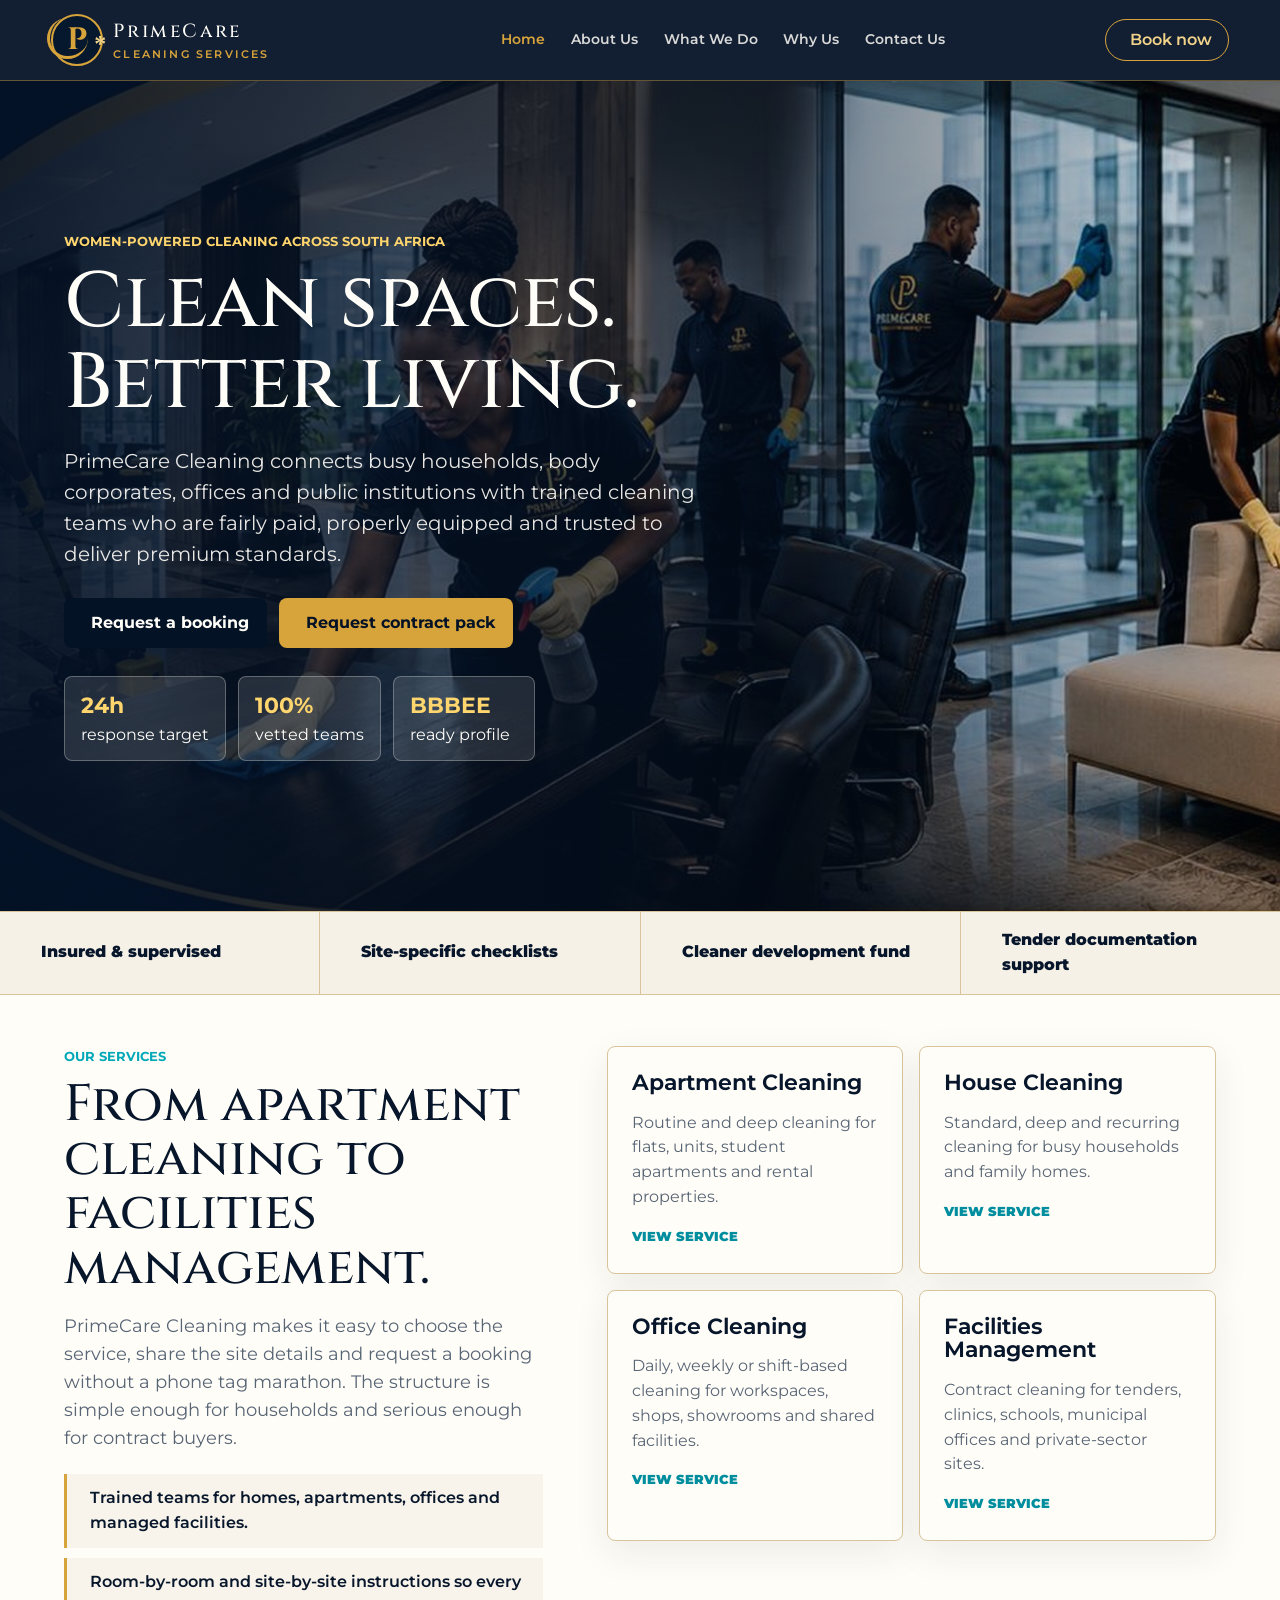
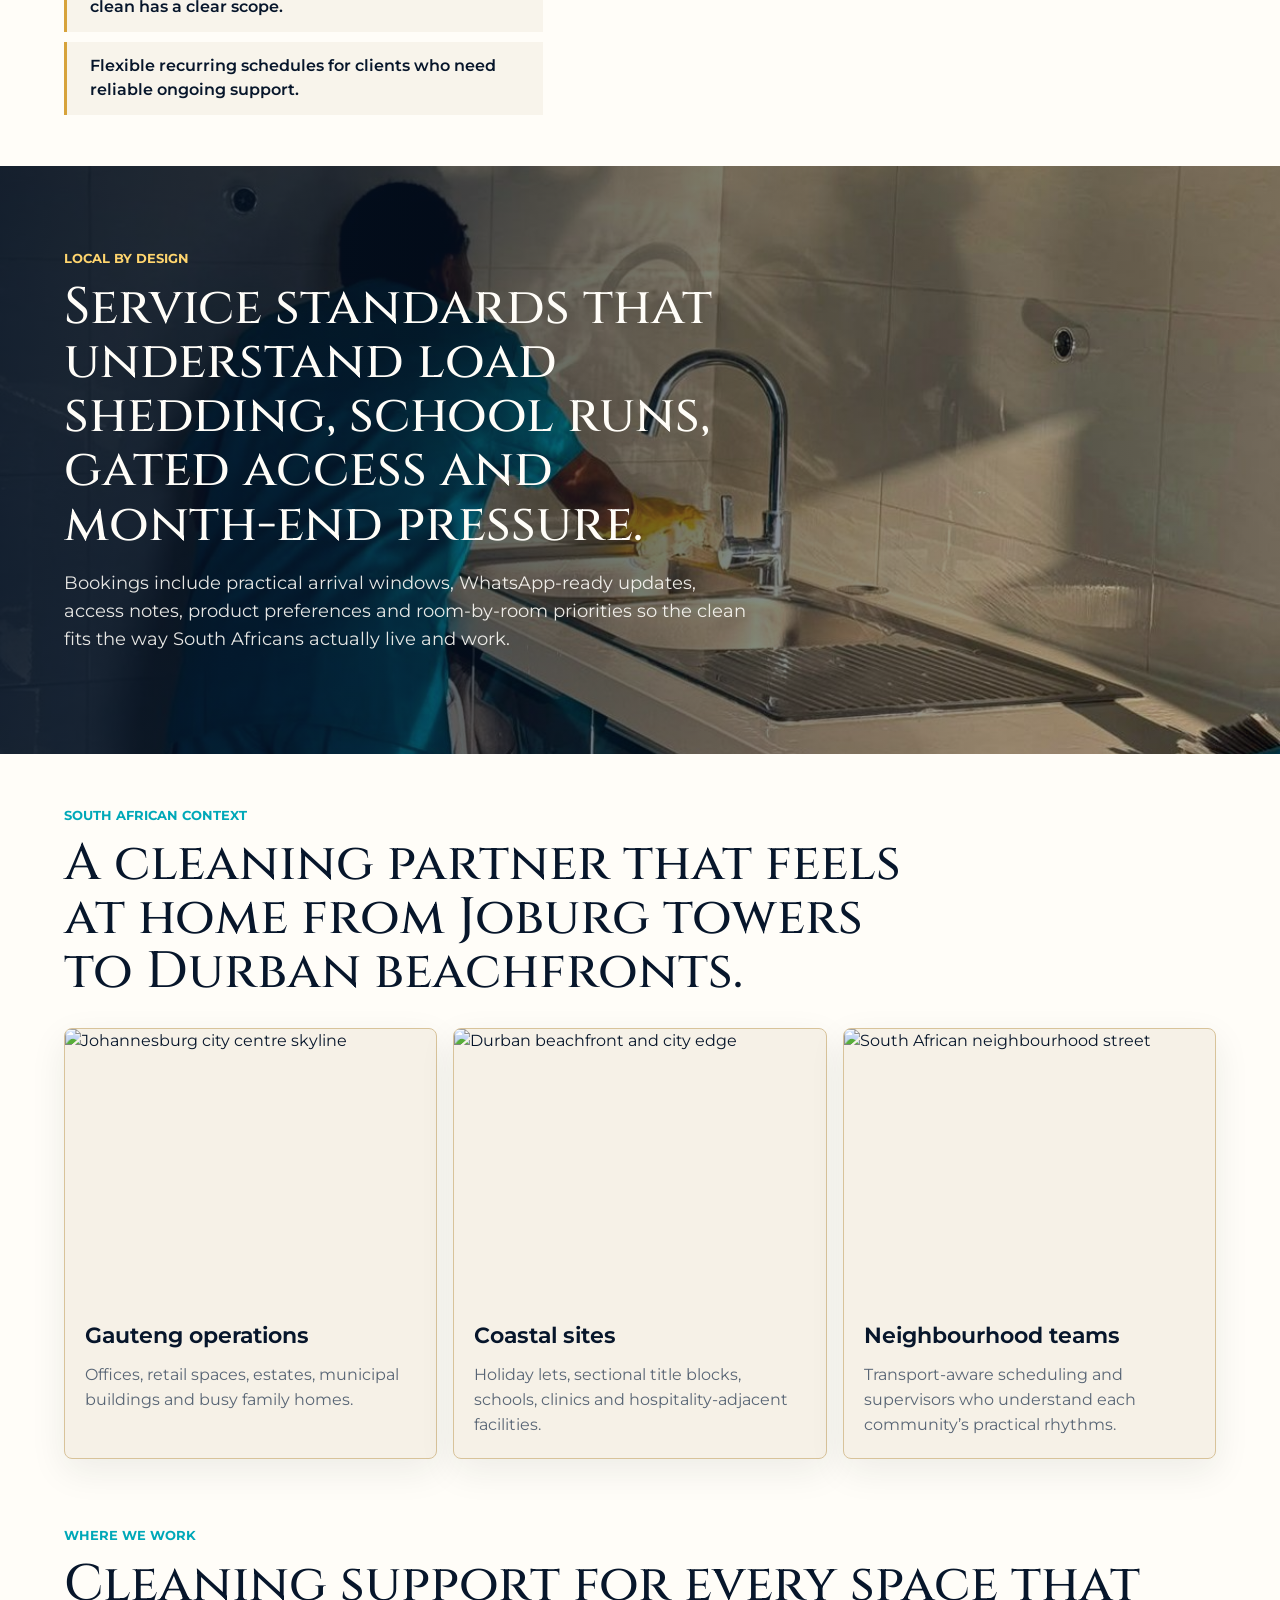
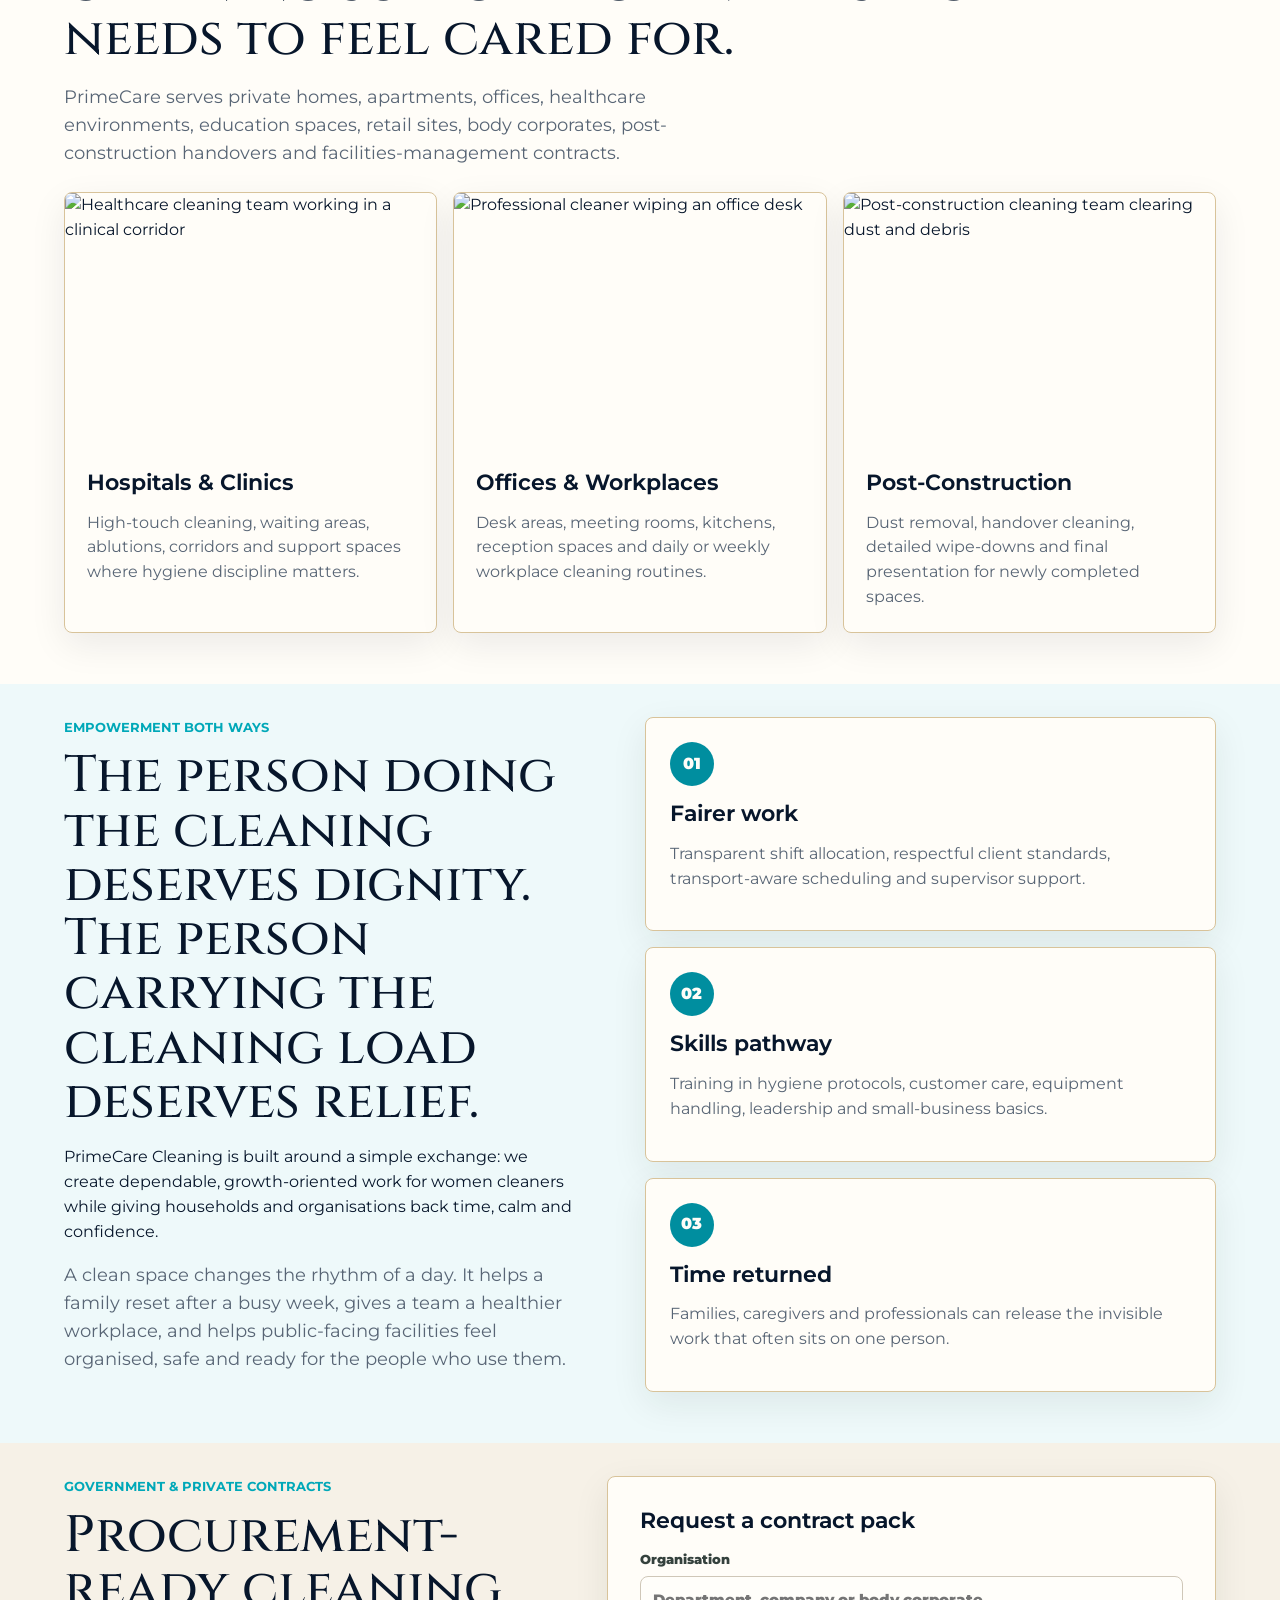
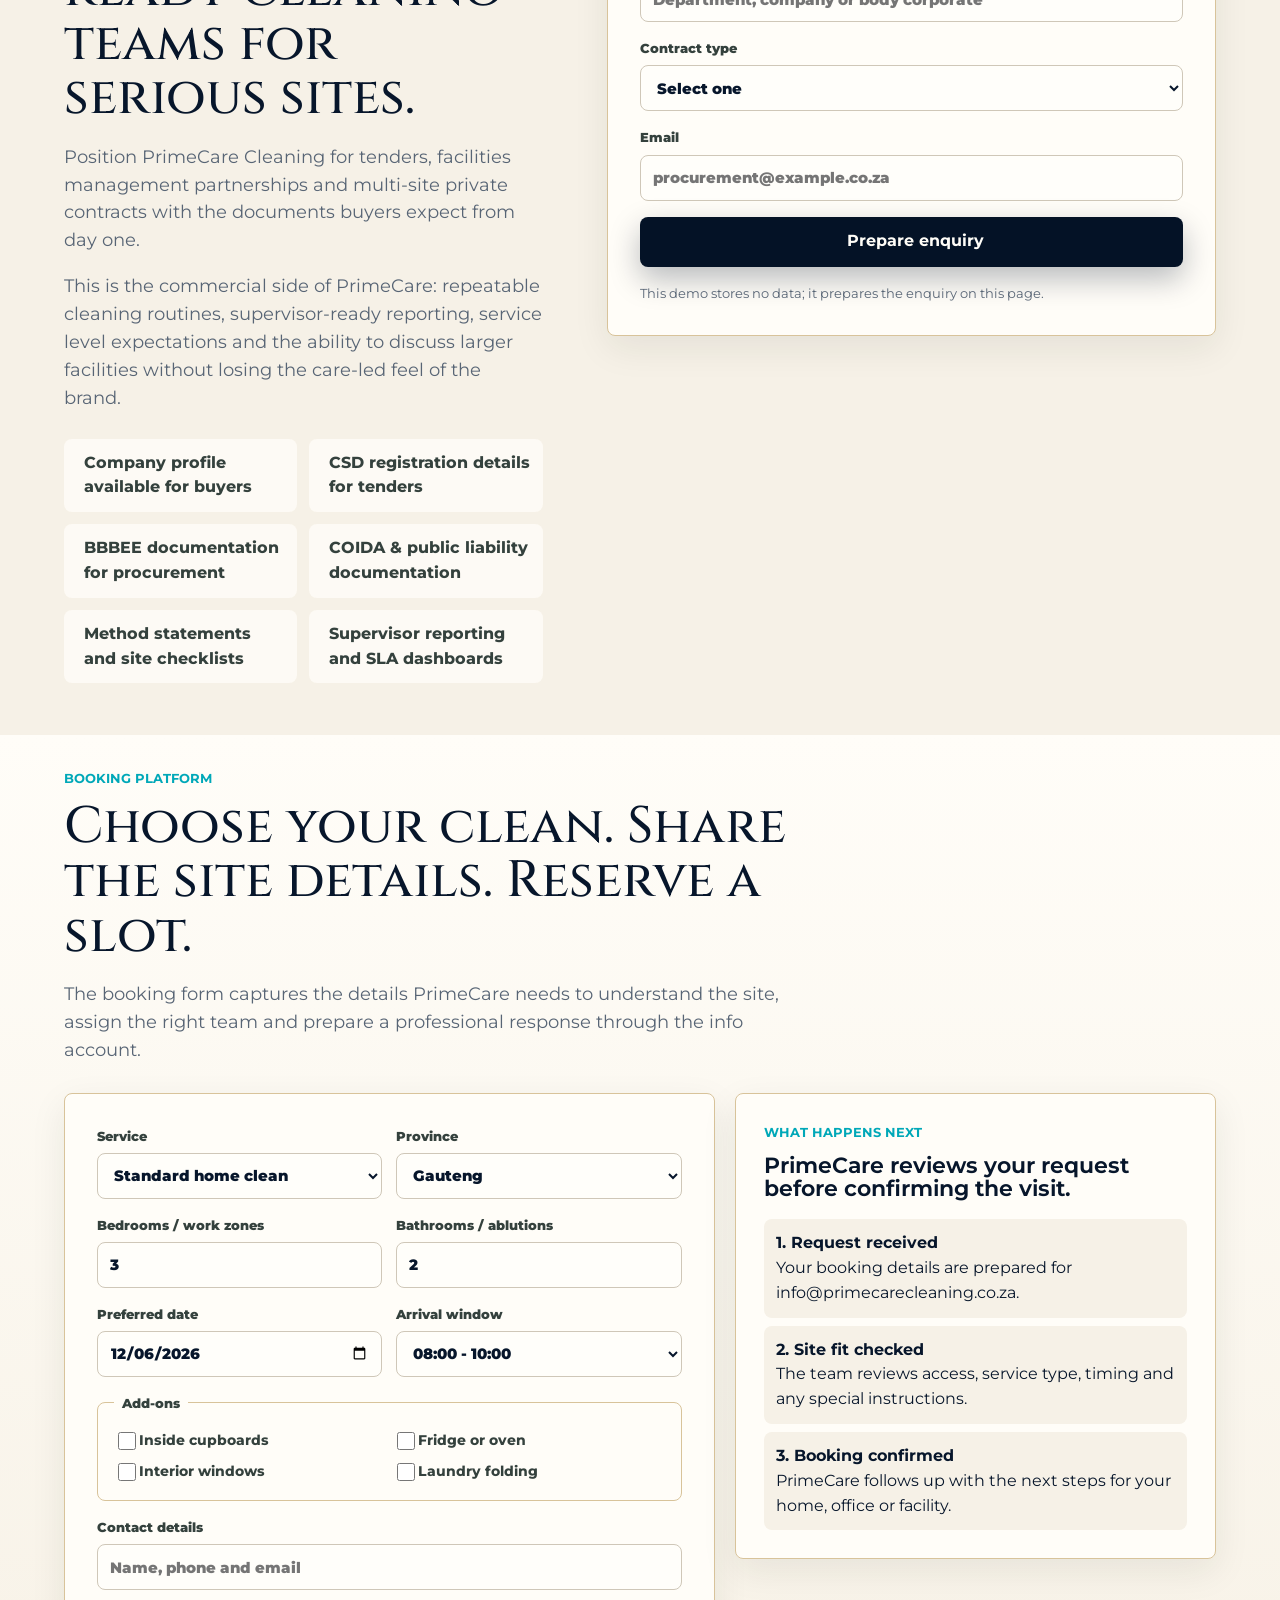
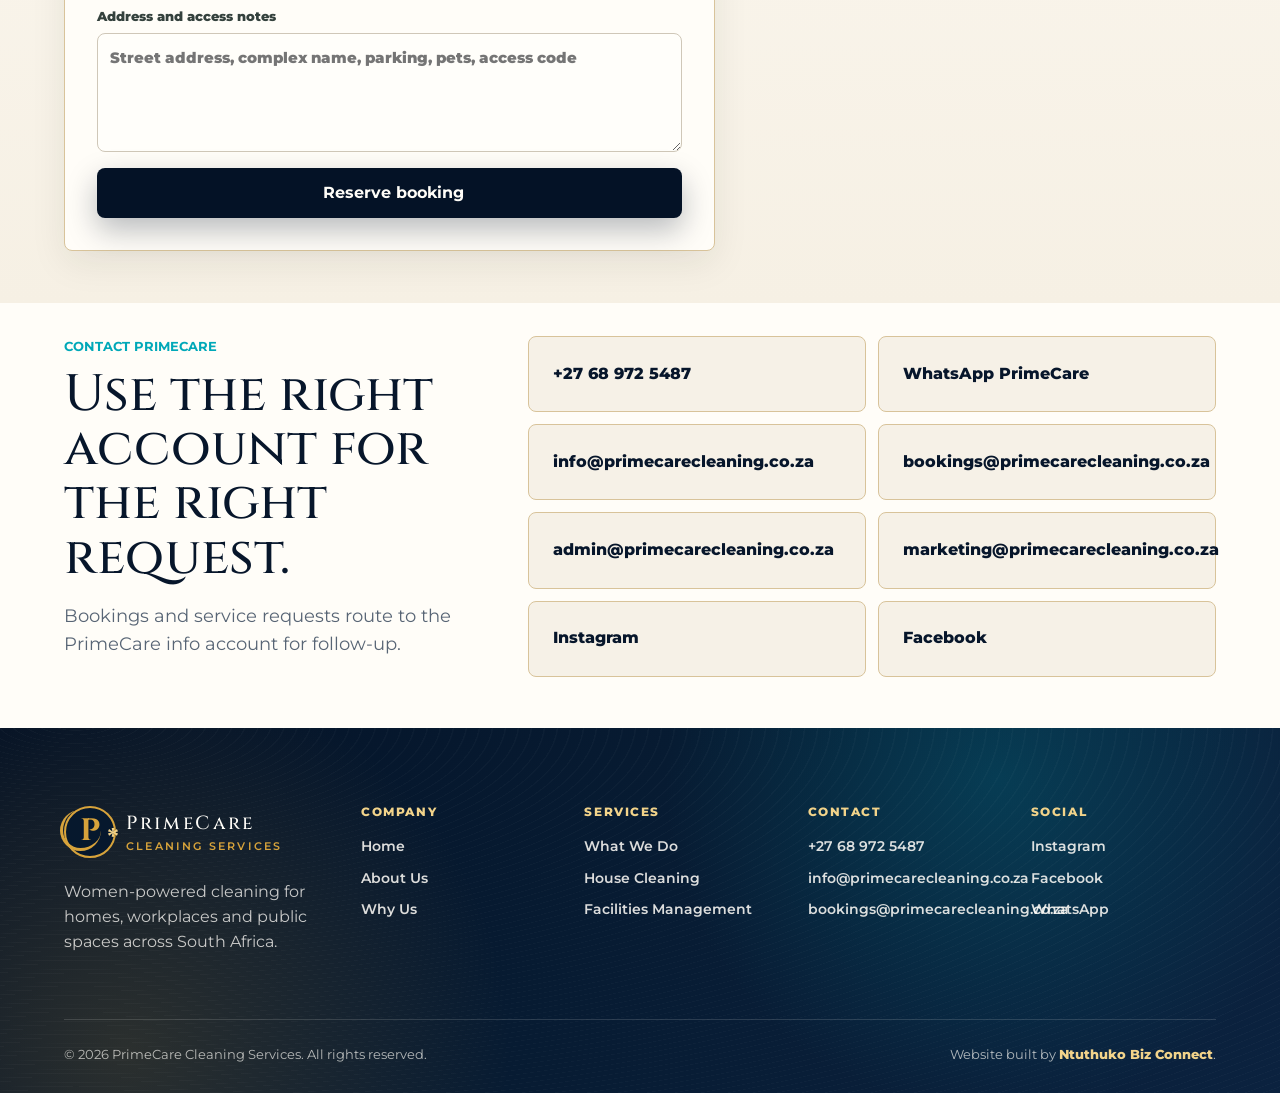
==== index.html @ a448eb04 "Initial PrimeCare Cleaning website" ====
<!doctype html>
<html lang="en">
  <head>
    <meta charset="UTF-8" />
    <meta name="viewport" content="width=device-width, initial-scale=1.0" />
    <title>PrimeCare Cleaning | primecarecleaning.co.za</title>
    <meta
      name="description"
      content="PrimeCare Cleaning is a South African cleaning company empowering women, homes, offices, government facilities and private-sector contracts."
    />
    <link rel="preconnect" href="https://unpkg.com" />
    <link rel="stylesheet" href="styles.css" />
  </head>
  <body>
    <header class="site-header">
      <a class="brand" href="index.html" aria-label="PrimeCare Cleaning home">
        <span class="brand-mark">P</span>
        <span>
          <strong>PrimeCare</strong>
          <small>Cleaning Services</small>
        </span>
      </a>
      <nav class="main-nav" aria-label="Primary navigation">
        <a class="nav-active" href="index.html">Home</a>
        <a href="about-us.html">About Us</a>
        <a href="what-we-do.html">What We Do</a>
        <a href="why-us.html">Why Us</a>
        <a href="contact-us.html">Contact Us</a>
      </nav>
      <a class="header-action" href="contact-us.html#booking"><i data-lucide="calendar-check"></i><span>Book now</span></a>
    </header>

    <main id="top">
      <section class="hero">
        <div class="hero-media" aria-hidden="true">
          <img
            src="assets/hero-cleaning-team.jpg"
            alt=""
          />
        </div>
        <div class="hero-overlay"></div>
        <div class="hero-content">
          <p class="eyebrow">Women-powered cleaning across South Africa</p>
          <h1>Clean spaces. Better living.</h1>
          <p>
            PrimeCare Cleaning connects busy households, body corporates, offices and public institutions with trained
            cleaning teams who are fairly paid, properly equipped and trusted to deliver premium standards.
          </p>
          <div class="hero-actions">
            <a class="btn primary" href="contact-us.html#booking"><i data-lucide="sparkles"></i><span>Request a booking</span></a>
            <a class="btn secondary" href="why-us.html#contracts"><i data-lucide="briefcase-business"></i><span>Request contract pack</span></a>
          </div>
          <div class="hero-stats" aria-label="Company highlights">
            <span><strong>24h</strong> response target</span>
            <span><strong>100%</strong> vetted teams</span>
            <span><strong>BBBEE</strong> ready profile</span>
          </div>
        </div>
      </section>

      <section class="trust-strip" aria-label="Trust highlights">
        <span><i data-lucide="shield-check"></i> Insured & supervised</span>
        <span><i data-lucide="badge-check"></i> Site-specific checklists</span>
        <span><i data-lucide="hand-heart"></i> Cleaner development fund</span>
        <span><i data-lucide="file-check-2"></i> Tender documentation support</span>
      </section>

      <section class="section split" id="services">
        <div>
          <p class="eyebrow">Our services</p>
          <h2>From apartment cleaning to facilities management.</h2>
          <p class="section-lead">
            PrimeCare Cleaning makes it easy to choose the service, share the site details and request a booking without a phone tag marathon.
            The structure is simple enough for households and serious enough for contract buyers.
          </p>
          <div class="copy-list">
            <span><i data-lucide="check"></i> Trained teams for homes, apartments, offices and managed facilities.</span>
            <span><i data-lucide="check"></i> Room-by-room and site-by-site instructions so every clean has a clear scope.</span>
            <span><i data-lucide="check"></i> Flexible recurring schedules for clients who need reliable ongoing support.</span>
          </div>
        </div>
        <div class="service-grid">
          <article>
            <i data-lucide="building"></i>
            <h3>Apartment Cleaning</h3>
            <p>Routine and deep cleaning for flats, units, student apartments and rental properties.</p>
          </article>
          <article>
            <i data-lucide="home"></i>
            <h3>House Cleaning</h3>
            <p>Standard, deep and recurring cleaning for busy households and family homes.</p>
          </article>
          <article>
            <i data-lucide="building-2"></i>
            <h3>Office Cleaning</h3>
            <p>Daily, weekly or shift-based cleaning for workspaces, shops, showrooms and shared facilities.</p>
          </article>
          <article>
            <i data-lucide="landmark"></i>
            <h3>Facilities Management</h3>
            <p>Contract cleaning for tenders, clinics, schools, municipal offices and private-sector sites.</p>
          </article>
        </div>
      </section>

      <section class="image-band">
        <img
          src="assets/service-kitchen-detail.jpg"
          alt="PrimeCare cleaner detailing a bright kitchen surface"
        />
        <div>
          <p class="eyebrow">Local by design</p>
          <h2>Service standards that understand load shedding, school runs, gated access and month-end pressure.</h2>
          <p>
            Bookings include practical arrival windows, WhatsApp-ready updates, access notes, product preferences and
            room-by-room priorities so the clean fits the way South Africans actually live and work.
          </p>
        </div>
      </section>

      <section class="section footprint" aria-labelledby="footprint-title">
        <div class="footprint-heading">
          <p class="eyebrow">South African context</p>
          <h2 id="footprint-title">A cleaning partner that feels at home from Joburg towers to Durban beachfronts.</h2>
        </div>
        <div class="footprint-grid">
          <article>
            <img
              src="https://images.unsplash.com/photo-1577948000111-9c970dfe3743?auto=format&fit=crop&w=1200&q=80"
              alt="Johannesburg city centre skyline"
            />
            <div>
              <h3>Gauteng operations</h3>
              <p>Offices, retail spaces, estates, municipal buildings and busy family homes.</p>
            </div>
          </article>
          <article>
            <img
              src="https://images.unsplash.com/photo-1675277064786-54a171a89a58?auto=format&fit=crop&w=1200&q=80"
              alt="Durban beachfront and city edge"
            />
            <div>
              <h3>Coastal sites</h3>
              <p>Holiday lets, sectional title blocks, schools, clinics and hospitality-adjacent facilities.</p>
            </div>
          </article>
          <article>
            <img
              src="https://images.unsplash.com/photo-1529528070131-eda9f3e90919?auto=format&fit=crop&w=1200&q=80"
              alt="South African neighbourhood street"
            />
            <div>
              <h3>Neighbourhood teams</h3>
              <p>Transport-aware scheduling and supervisors who understand each community’s practical rhythms.</p>
            </div>
          </article>
        </div>
      </section>

      <section class="section">
        <p class="eyebrow">Where we work</p>
        <h2>Cleaning support for every space that needs to feel cared for.</h2>
        <p class="section-lead">
          PrimeCare serves private homes, apartments, offices, healthcare environments, education spaces, retail sites,
          body corporates, post-construction handovers and facilities-management contracts.
        </p>
        <div class="sector-grid">
          <article class="sector-card">
            <img src="https://nsdreinigungsdiensteonline.de/images/services/hospital-cleaning.jpg" alt="Healthcare cleaning team working in a clinical corridor" />
            <div>
              <h3>Hospitals & Clinics</h3>
              <p>High-touch cleaning, waiting areas, ablutions, corridors and support spaces where hygiene discipline matters.</p>
            </div>
          </article>
          <article class="sector-card">
            <img src="https://content.app-sources.com/s/34724871351514405/uploads/Images/office_cleaning_service_near_me-5228029.jpg?format=webp" alt="Professional cleaner wiping an office desk" />
            <div>
              <h3>Offices & Workplaces</h3>
              <p>Desk areas, meeting rooms, kitchens, reception spaces and daily or weekly workplace cleaning routines.</p>
            </div>
          </article>
          <article class="sector-card">
            <img src="https://www.freshcarecleaning.com/img/construction_cleanup.png" alt="Post-construction cleaning team clearing dust and debris" />
            <div>
              <h3>Post-Construction</h3>
              <p>Dust removal, handover cleaning, detailed wipe-downs and final presentation for newly completed spaces.</p>
            </div>
          </article>
        </div>
      </section>

      <section class="section empowerment" id="empowerment">
        <div class="empowerment-copy">
          <p class="eyebrow">Empowerment both ways</p>
          <h2>The person doing the cleaning deserves dignity. The person carrying the cleaning load deserves relief.</h2>
          <p>
            PrimeCare Cleaning is built around a simple exchange: we create dependable, growth-oriented work for women
            cleaners while giving households and organisations back time, calm and confidence.
          </p>
          <p>
            A clean space changes the rhythm of a day. It helps a family reset after a busy week, gives a team a healthier
            workplace, and helps public-facing facilities feel organised, safe and ready for the people who use them.
          </p>
        </div>
        <div class="pillar-grid">
          <article>
            <span>01</span>
            <h3>Fairer work</h3>
            <p>Transparent shift allocation, respectful client standards, transport-aware scheduling and supervisor support.</p>
          </article>
          <article>
            <span>02</span>
            <h3>Skills pathway</h3>
            <p>Training in hygiene protocols, customer care, equipment handling, leadership and small-business basics.</p>
          </article>
          <article>
            <span>03</span>
            <h3>Time returned</h3>
            <p>Families, caregivers and professionals can release the invisible work that often sits on one person.</p>
          </article>
        </div>
      </section>

      <section class="section contracts" id="contracts">
        <div>
          <p class="eyebrow">Government & private contracts</p>
          <h2>Procurement-ready cleaning teams for serious sites.</h2>
          <p class="section-lead">
            Position PrimeCare Cleaning for tenders, facilities management partnerships and multi-site private contracts
            with the documents buyers expect from day one.
          </p>
          <p class="section-lead">
            This is the commercial side of PrimeCare: repeatable cleaning routines, supervisor-ready reporting, service
            level expectations and the ability to discuss larger facilities without losing the care-led feel of the brand.
          </p>
          <div class="contract-list">
            <span><i data-lucide="check"></i> Company profile available for buyers</span>
            <span><i data-lucide="check"></i> CSD registration details for tenders</span>
            <span><i data-lucide="check"></i> BBBEE documentation for procurement</span>
            <span><i data-lucide="check"></i> COIDA & public liability documentation</span>
            <span><i data-lucide="check"></i> Method statements and site checklists</span>
            <span><i data-lucide="check"></i> Supervisor reporting and SLA dashboards</span>
          </div>
        </div>
        <form class="contract-form" id="contractForm">
          <h3>Request a contract pack</h3>
          <label>
            Organisation
            <input name="organisation" type="text" placeholder="Department, company or body corporate" required />
          </label>
          <label>
            Contract type
            <select name="contractType" required>
              <option value="">Select one</option>
              <option>Government tender</option>
              <option>Office cleaning contract</option>
              <option>School or clinic facility</option>
              <option>Estate or body corporate</option>
              <option>Facilities management partnership</option>
            </select>
          </label>
          <label>
            Email
            <input name="email" type="email" placeholder="procurement@example.co.za" required />
          </label>
          <button class="btn primary" type="submit"><i data-lucide="send"></i><span>Prepare enquiry</span></button>
          <p class="form-note" id="contractNote">This demo stores no data; it prepares the enquiry on this page.</p>
        </form>
      </section>

      <section class="section booking-section" id="booking">
        <div class="booking-intro">
          <p class="eyebrow">Booking platform</p>
          <h2>Choose your clean. Share the site details. Reserve a slot.</h2>
          <p>
            The booking form captures the details PrimeCare needs to understand the site, assign the right team and
            prepare a professional response through the info account.
          </p>
        </div>

        <div class="booking-layout">
          <form class="booking-form" id="bookingForm">
            <div class="form-row">
              <label>
                Service
                <select id="service" required>
                  <option value="standard">Standard home clean</option>
                  <option value="deep">Deep clean</option>
                  <option value="move">Move-in / move-out</option>
                  <option value="office">Office / commercial</option>
                </select>
              </label>
              <label>
                Province
                <select id="province" required>
                  <option>Gauteng</option>
                  <option>Western Cape</option>
                  <option>KwaZulu-Natal</option>
                  <option>Eastern Cape</option>
                  <option>Free State</option>
                  <option>Limpopo</option>
                  <option>Mpumalanga</option>
                  <option>North West</option>
                  <option>Northern Cape</option>
                </select>
              </label>
            </div>
            <div class="form-row">
              <label>
                Bedrooms / work zones
                <input id="rooms" type="number" min="1" max="20" value="3" required />
              </label>
              <label>
                Bathrooms / ablutions
                <input id="bathrooms" type="number" min="1" max="20" value="2" required />
              </label>
            </div>
            <div class="form-row">
              <label>
                Preferred date
                <input id="date" type="date" required />
              </label>
              <label>
                Arrival window
                <select id="window" required>
                  <option>08:00 - 10:00</option>
                  <option>10:00 - 12:00</option>
                  <option>12:00 - 14:00</option>
                  <option>14:00 - 16:00</option>
                </select>
              </label>
            </div>
            <fieldset>
              <legend>Add-ons</legend>
              <label class="check"><input type="checkbox" value="insideCupboards" /> Inside cupboards</label>
              <label class="check"><input type="checkbox" value="fridgeOven" /> Fridge or oven</label>
              <label class="check"><input type="checkbox" value="windows" /> Interior windows</label>
              <label class="check"><input type="checkbox" value="laundry" /> Laundry folding</label>
            </fieldset>
            <label>
              Contact details
              <input id="contact" type="text" placeholder="Name, phone and email" required />
            </label>
            <label>
              Address and access notes
              <textarea id="notes" rows="4" placeholder="Street address, complex name, parking, pets, access code"></textarea>
            </label>
            <button class="btn primary wide" type="submit"><i data-lucide="calendar-plus"></i><span>Reserve booking</span></button>
          </form>

          <aside class="response-panel" aria-live="polite">
            <p class="eyebrow">What happens next</p>
            <h3>PrimeCare reviews your request before confirming the visit.</h3>
            <div class="response-breakdown">
              <div><strong>1. Request received</strong><br>Your booking details are prepared for info@primecarecleaning.co.za.</div>
              <div><strong>2. Site fit checked</strong><br>The team reviews access, service type, timing and any special instructions.</div>
              <div><strong>3. Booking confirmed</strong><br>PrimeCare follows up with the next steps for your home, office or facility.</div>
            </div>
            <div class="confirmation" id="confirmation" hidden></div>
          </aside>
        </div>
      </section>

      <section class="section contact-section">
        <div>
          <p class="eyebrow">Contact PrimeCare</p>
          <h2>Use the right account for the right request.</h2>
          <p class="section-lead">Bookings and service requests route to the PrimeCare info account for follow-up.</p>
        </div>
        <div class="contact-grid">
          <a href="tel:+27689725487"><i data-lucide="phone"></i><span>+27 68 972 5487</span></a>
          <a href="https://wa.me/27689725487"><i data-lucide="message-circle"></i><span>WhatsApp PrimeCare</span></a>
          <a href="mailto:info@primecarecleaning.co.za"><i data-lucide="mail"></i><span>info@primecarecleaning.co.za</span></a>
          <a href="mailto:bookings@primecarecleaning.co.za"><i data-lucide="calendar-check"></i><span>bookings@primecarecleaning.co.za</span></a>
          <a href="mailto:admin@primecarecleaning.co.za"><i data-lucide="shield-check"></i><span>admin@primecarecleaning.co.za</span></a>
          <a href="mailto:marketing@primecarecleaning.co.za"><i data-lucide="megaphone"></i><span>marketing@primecarecleaning.co.za</span></a>
          <a href="https://www.instagram.com/primecare.cleaning.services?igsh=bGF3bnBhMnJ3djl4&amp;utm_source=qr"><i data-lucide="instagram"></i><span>Instagram</span></a>
          <a href="https://www.facebook.com/share/1HNAZoN3Nr/?mibextid=wwXIfr"><i data-lucide="facebook"></i><span>Facebook</span></a>
        </div>
      </section>
    </main>

    <footer class="site-footer">
      <div class="footer-inner">
        <div class="footer-top">
          <div class="footer-brand">
            <a class="brand footer-logo" href="index.html" aria-label="PrimeCare Cleaning home">
              <span class="brand-mark">P</span>
              <span>
                <strong>PrimeCare</strong>
                <small>Cleaning Services</small>
              </span>
            </a>
            <p>Women-powered cleaning for homes, workplaces and public spaces across South Africa.</p>
          </div>
          <div class="footer-col">
            <h3>Company</h3>
            <a href="index.html">Home</a>
            <a href="about-us.html">About Us</a>
            <a href="why-us.html">Why Us</a>
          </div>
          <div class="footer-col">
            <h3>Services</h3>
            <a href="what-we-do.html">What We Do</a>
            <a href="what-we-do.html">House Cleaning</a>
            <a href="what-we-do.html">Facilities Management</a>
          </div>
          <div class="footer-col">
            <h3>Contact</h3>
            <a href="tel:+27689725487">+27 68 972 5487</a>
            <a href="mailto:info@primecarecleaning.co.za">info@primecarecleaning.co.za</a>
            <a href="mailto:bookings@primecarecleaning.co.za">bookings@primecarecleaning.co.za</a>
          </div>
          <div class="footer-col">
            <h3>Social</h3>
            <a href="https://www.instagram.com/primecare.cleaning.services?igsh=bGF3bnBhMnJ3djl4&amp;utm_source=qr" target="_blank" rel="noopener">Instagram</a>
            <a href="https://www.facebook.com/share/1HNAZoN3Nr/?mibextid=wwXIfr" target="_blank" rel="noopener">Facebook</a>
            <a href="https://wa.me/27689725487" target="_blank" rel="noopener">WhatsApp</a>
          </div>
        </div>
        <div class="footer-bottom">
          <span>&copy; 2026 PrimeCare Cleaning Services. All rights reserved.</span>
          <span>Website built by <a href="https://www.ntuthukobiz.co.za/" target="_blank" rel="noopener">Ntuthuko Biz Connect</a>.</span>
        </div>
      </div>
    </footer>

    <script src="https://unpkg.com/lucide@latest/dist/umd/lucide.min.js"></script>
    <script src="script.js"></script>
  </body>
</html>
---- styles.css ----
@import url("https://fonts.googleapis.com/css2?family=Cinzel:wght@400;500;600;700&family=Montserrat:wght@400;500;600;700;800&display=swap");

:root {
  --ink: #07162b;
  --muted: #586575;
  --white: #fffdf8;
  --paper: #f6f1e7;
  --line: #d8c39a;
  --green: #0b223f;
  --green-dark: #041226;
  --gold: #d7a33b;
  --gold-soft: #f2d38a;
  --coral: #00a8b8;
  --blue: #008e9f;
  --shadow: 0 24px 70px rgba(4, 18, 38, 0.18);
}

* {
  box-sizing: border-box;
}

html {
  scroll-behavior: smooth;
}

body {
  margin: 0;
  color: var(--ink);
  background: var(--white);
  font-family: "Montserrat", Arial, Helvetica, ui-sans-serif, system-ui, sans-serif;
  line-height: 1.55;
}

a {
  color: inherit;
  text-decoration: none;
}

img {
  display: block;
  max-width: 100%;
}

.site-header {
  position: sticky;
  top: 0;
  z-index: 20;
  display: flex;
  align-items: center;
  justify-content: space-between;
  gap: 20px;
  padding: 14px clamp(18px, 4vw, 56px);
  background: rgba(4, 18, 38, 0.94);
  border-bottom: 1px solid rgba(215, 163, 59, 0.42);
  backdrop-filter: blur(18px);
}

.brand,
.header-action,
.btn,
.trust-strip span,
.contact-grid a,
.contact-grid > span {
  display: inline-flex;
  align-items: center;
}

.brand {
  gap: 10px;
  min-width: 290px;
  color: var(--white);
}

.brand-mark {
  position: relative;
  display: grid;
  place-items: center;
  width: 52px;
  height: 52px;
  border-radius: 50%;
  color: var(--gold);
  border: 2px solid var(--gold);
  background: #06182d;
  font-family: "Cinzel", Georgia, serif;
  font-size: 31px;
  font-weight: 700;
  line-height: 1;
}

.brand-mark::before {
  content: "";
  position: absolute;
  left: -6px;
  bottom: 5px;
  width: 38px;
  height: 38px;
  border-bottom: 3px solid var(--gold);
  border-left: 3px solid var(--gold);
  border-radius: 50%;
}

.brand-mark::after {
  content: "*";
  position: absolute;
  right: -5px;
  bottom: 9px;
  color: var(--gold-soft);
  font-family: Georgia, serif;
  font-size: 24px;
  line-height: 1;
}

.brand strong,
.brand small {
  display: block;
}

.brand strong {
  font-family: "Cinzel", Georgia, serif;
  font-size: 19px;
  font-weight: 500;
  letter-spacing: 0.14em;
}

.brand small {
  color: var(--gold);
  font-size: 11px;
  font-weight: 600;
  letter-spacing: 0.2em;
  text-transform: uppercase;
}

.main-nav {
  display: flex;
  align-items: center;
  gap: clamp(12px, 2vw, 28px);
  color: rgba(255, 253, 248, 0.84);
  font-size: 14px;
  font-weight: 600;
}

.main-nav a:hover {
  color: var(--gold);
}

.header-action {
  gap: 8px;
  min-height: 42px;
  padding: 0 16px;
  border: 1px solid var(--gold);
  border-radius: 999px;
  color: var(--gold-soft);
  font-weight: 600;
}

.header-action svg,
.btn svg,
.trust-strip svg,
.contact-grid svg,
.contract-list svg {
  width: 18px;
  height: 18px;
  flex: 0 0 18px;
}

.hero {
  position: relative;
  display: grid;
  min-height: calc(100svh - 70px);
  overflow: hidden;
}

.hero-media,
.hero-overlay {
  position: absolute;
  inset: 0;
}

.hero-media img {
  width: 100%;
  height: 100%;
  object-fit: cover;
}

.hero-overlay {
  background:
    linear-gradient(90deg, rgba(4, 18, 38, 0.92) 0%, rgba(4, 18, 38, 0.68) 46%, rgba(4, 18, 38, 0.14) 100%),
    linear-gradient(0deg, rgba(0, 0, 0, 0.2), transparent 42%);
}

.hero-content {
  position: relative;
  z-index: 1;
  width: min(780px, 100%);
  align-self: center;
  padding: clamp(46px, 8vw, 86px) clamp(20px, 5vw, 74px);
  color: var(--white);
}

.eyebrow {
  margin: 0 0 12px;
  color: var(--coral);
  font-size: 13px;
  font-weight: 700;
  letter-spacing: 0;
  text-transform: uppercase;
}

.hero .eyebrow,
.image-band .eyebrow {
  color: #ffd56e;
}

h1,
h2,
h3,
p {
  overflow-wrap: anywhere;
}

h1 {
  max-width: 760px;
  margin: 0;
  font-family: "Cinzel", Georgia, serif;
  font-size: clamp(42px, 7vw, 78px);
  font-weight: 500;
  line-height: 1.03;
  letter-spacing: 0;
}

h2 {
  margin: 0;
  font-family: "Cinzel", Georgia, serif;
  font-size: clamp(32px, 4vw, 56px);
  font-weight: 500;
  line-height: 1.06;
  letter-spacing: 0;
}

h3 {
  margin: 0;
  font-size: 22px;
  font-weight: 650;
  line-height: 1.08;
}

.hero-content > p:not(.eyebrow) {
  max-width: 650px;
  margin: 22px 0 0;
  color: rgba(255, 253, 248, 0.9);
  font-size: clamp(17px, 2vw, 20px);
}

.page-hero {
  display: grid;
  grid-template-columns: minmax(0, 0.95fr) minmax(0, 1.05fr);
  gap: clamp(30px, 5vw, 70px);
  align-items: center;
  padding: clamp(56px, 8vw, 112px) clamp(20px, 5vw, 74px);
  background: linear-gradient(135deg, #fffaf0 0%, #f3ead8 100%);
}

.page-hero .section-lead {
  font-size: clamp(18px, 2vw, 21px);
}

.page-hero img,
.feature-image {
  width: 100%;
  max-height: 520px;
  object-fit: cover;
  border-radius: 8px;
  box-shadow: var(--shadow);
}

.nav-active {
  color: var(--gold);
}

.hero-actions,
.hero-stats {
  display: flex;
  flex-wrap: wrap;
  gap: 12px;
  margin-top: 28px;
}

.btn {
  justify-content: center;
  gap: 9px;
  min-height: 50px;
  padding: 0 18px;
  border: 0;
  border-radius: 8px;
  cursor: pointer;
  font: inherit;
  font-weight: 700;
}

.btn.primary {
  color: var(--white);
  background: var(--green-dark);
  box-shadow: 0 12px 30px rgba(4, 18, 38, 0.28);
}

.btn.secondary {
  color: var(--green-dark);
  background: var(--gold);
}

.btn.wide {
  width: 100%;
}

.hero-stats span {
  min-width: 142px;
  padding: 12px 16px;
  border: 1px solid rgba(255, 253, 248, 0.28);
  border-radius: 8px;
  background: rgba(255, 253, 248, 0.12);
}

.hero-stats strong {
  display: block;
  font-size: 22px;
  color: #ffd56e;
}

.trust-strip {
  display: grid;
  grid-template-columns: repeat(4, 1fr);
  gap: 1px;
  background: var(--line);
  border-top: 1px solid var(--line);
  border-bottom: 1px solid var(--line);
}

.trust-strip span {
  gap: 9px;
  min-height: 78px;
  padding: 16px clamp(16px, 3vw, 32px);
  background: var(--paper);
  font-weight: 850;
}

.section {
  padding: clamp(38px, 5vw, 72px) clamp(20px, 5vw, 74px);
}

.section + .section {
  padding-top: clamp(22px, 3vw, 38px);
}

.split,
.contracts {
  display: grid;
  grid-template-columns: minmax(0, 0.88fr) minmax(0, 1.12fr);
  gap: clamp(30px, 5vw, 70px);
  align-items: start;
}

.section-lead {
  max-width: 620px;
  color: var(--muted);
  font-size: 18px;
}

.text-grid {
  display: grid;
  grid-template-columns: repeat(3, minmax(0, 1fr));
  gap: 16px;
}

.text-card {
  padding: 24px;
  border: 1px solid var(--line);
  border-radius: 8px;
  background: var(--white);
  box-shadow: 0 12px 36px rgba(25, 33, 31, 0.08);
}

.text-card p {
  color: var(--muted);
}

.cta-band {
  display: flex;
  flex-wrap: wrap;
  align-items: center;
  justify-content: space-between;
  gap: 20px;
  padding: clamp(34px, 5vw, 56px) clamp(20px, 5vw, 74px);
  color: var(--white);
  background: var(--green-dark);
}

.cta-band h2 {
  max-width: 760px;
}

.service-grid {
  display: grid;
  grid-template-columns: repeat(2, 1fr);
  gap: 16px;
}

.service-grid.expanded {
  grid-template-columns: repeat(3, minmax(0, 1fr));
}

.service-grid article,
.pillar-grid article,
.contract-form,
.booking-form,
.response-panel {
  border: 1px solid var(--line);
  border-radius: 8px;
  background: var(--white);
  box-shadow: 0 12px 36px rgba(25, 33, 31, 0.08);
}

.service-grid article,
.pillar-grid article {
  padding: 24px;
}

.service-grid article {
  position: relative;
}

.service-grid article::after {
  content: "View service";
  display: inline-block;
  margin-top: 16px;
  color: var(--blue);
  font-size: 13px;
  font-weight: 900;
  text-transform: uppercase;
}

.service-grid svg {
  width: 32px;
  height: 32px;
  margin-bottom: 18px;
  color: var(--green);
}

.service-grid p,
.pillar-grid p {
  margin-bottom: 0;
  color: var(--muted);
}

.services-overview {
  padding-bottom: clamp(16px, 2vw, 28px);
}

.equipment-rail {
  position: relative;
  display: flex;
  align-items: center;
  min-height: clamp(150px, 15vw, 220px);
  overflow: hidden;
  color: var(--white);
  background:
    linear-gradient(90deg, rgba(4, 18, 38, 0.96), rgba(11, 34, 63, 0.98) 46%, rgba(4, 18, 38, 0.96)),
    radial-gradient(circle at 12% 45%, rgba(0, 168, 184, 0.2), transparent 34%);
  border-top: 1px solid rgba(215, 163, 59, 0.55);
  border-bottom: 1px solid rgba(215, 163, 59, 0.55);
}

.equipment-rail::before,
.equipment-rail::after {
  content: "";
  position: absolute;
  top: 0;
  z-index: 2;
  width: clamp(54px, 10vw, 150px);
  height: 100%;
  pointer-events: none;
}

.equipment-rail::before {
  left: 0;
  background: linear-gradient(90deg, var(--green-dark), transparent);
}

.equipment-rail::after {
  right: 0;
  background: linear-gradient(270deg, var(--green-dark), transparent);
}

.equipment-track {
  display: flex;
  width: max-content;
  padding-left: 100vw;
  animation: equipmentScroll 28s linear infinite;
}

.equipment-rail:hover .equipment-track {
  animation-play-state: paused;
}

.equipment-set {
  display: flex;
  align-items: center;
  gap: clamp(14px, 2vw, 26px);
  padding-right: clamp(14px, 2vw, 26px);
}

.tool-chip {
  position: relative;
  display: inline-grid;
  place-items: center;
  width: clamp(104px, 10vw, 142px);
  min-height: clamp(86px, 8vw, 116px);
  padding: 12px;
  border: 1px solid rgba(215, 163, 59, 0.52);
  border-radius: 8px;
  background:
    linear-gradient(180deg, rgba(255, 253, 248, 0.1), rgba(255, 253, 248, 0.02)),
    rgba(0, 168, 184, 0.08);
  box-shadow: 0 18px 44px rgba(0, 0, 0, 0.2);
  color: var(--gold-soft);
  text-align: center;
  transition:
    transform 180ms ease,
    border-color 180ms ease,
    background 180ms ease,
    color 180ms ease;
}

.tool-chip svg {
  width: clamp(46px, 5vw, 68px);
  height: clamp(46px, 5vw, 68px);
  stroke-width: 1.65;
}

.tool-chip img {
  width: auto;
  height: clamp(82px, 8vw, 112px);
  max-width: 92%;
  max-height: clamp(82px, 8vw, 112px);
  object-fit: contain;
  filter: drop-shadow(0 8px 12px rgba(0, 0, 0, 0.28));
}

.photo-tool {
  background:
    radial-gradient(circle at 50% 44%, rgba(215, 163, 59, 0.24), transparent 58%),
    linear-gradient(180deg, rgba(255, 253, 248, 0.1), rgba(255, 253, 248, 0.02)),
    rgba(0, 168, 184, 0.08);
}

.tool-chip:hover {
  z-index: 3;
  color: var(--green-dark);
  border-color: var(--gold);
  background: linear-gradient(180deg, var(--gold-soft), var(--gold));
  transform: translateY(-9px) scale(1.04);
}

.tool-chip:hover img {
  filter: drop-shadow(0 8px 10px rgba(4, 18, 38, 0.18));
}

.equipment-rail + .footprint {
  padding-top: clamp(24px, 3vw, 38px);
}

.footprint {
  padding-bottom: clamp(24px, 3vw, 42px);
}

.footprint + .section {
  padding-top: clamp(24px, 3vw, 38px);
}

@keyframes equipmentScroll {
  from {
    transform: translateX(0);
  }

  to {
    transform: translateX(calc(-100% - 100vw));
  }
}

.sector-grid {
  display: grid;
  grid-template-columns: repeat(3, minmax(0, 1fr));
  gap: 16px;
  margin-top: 28px;
}

.sector-card {
  overflow: hidden;
  border: 1px solid var(--line);
  border-radius: 8px;
  background: var(--white);
  box-shadow: 0 12px 36px rgba(4, 18, 38, 0.08);
}

.sector-card img {
  width: 100%;
  aspect-ratio: 1.45;
  object-fit: cover;
}

.sector-card div {
  padding: 22px;
}

.sector-card p {
  color: var(--muted);
  margin-bottom: 0;
}

.copy-list {
  display: grid;
  gap: 10px;
  margin-top: 22px;
}

.copy-list span {
  display: flex;
  gap: 9px;
  align-items: flex-start;
  padding: 12px 14px;
  border-left: 3px solid var(--gold);
  background: rgba(246, 241, 231, 0.72);
  font-weight: 600;
}

.service-badges {
  display: flex;
  flex-wrap: wrap;
  gap: 8px;
  margin-top: 14px;
}

.service-badges span {
  padding: 7px 9px;
  border-radius: 999px;
  background: #e7f8fa;
  color: var(--green-dark);
  font-size: 12px;
  font-weight: 900;
}

.image-band {
  position: relative;
  min-height: 430px;
  display: grid;
  align-items: end;
  color: var(--white);
  overflow: hidden;
}

.image-band img {
  position: absolute;
  inset: 0;
  width: 100%;
  height: 100%;
  object-fit: cover;
}

.image-band::after {
  content: "";
  position: absolute;
  inset: 0;
  background: linear-gradient(90deg, rgba(4, 18, 38, 0.88), rgba(4, 18, 38, 0.24));
}

.image-band > div {
  position: relative;
  z-index: 1;
  max-width: 820px;
  padding: clamp(44px, 7vw, 82px) clamp(20px, 5vw, 74px);
}

.image-band p:last-child {
  max-width: 700px;
  color: rgba(255, 253, 248, 0.9);
  font-size: 18px;
}

.footprint {
  background: var(--white);
}

.footprint-heading {
  max-width: 860px;
  margin-bottom: 28px;
}

.footprint-grid {
  display: grid;
  grid-template-columns: repeat(3, minmax(0, 1fr));
  gap: 16px;
}

.footprint-grid article {
  overflow: hidden;
  border: 1px solid var(--line);
  border-radius: 8px;
  background: var(--paper);
  box-shadow: 0 12px 36px rgba(25, 33, 31, 0.08);
}

.footprint-grid img {
  width: 100%;
  aspect-ratio: 1.35;
  object-fit: cover;
}

.footprint-grid div {
  padding: 20px;
}

.footprint-grid p {
  margin-bottom: 0;
  color: var(--muted);
}

.empowerment {
  display: grid;
  grid-template-columns: minmax(0, 0.95fr) minmax(0, 1.05fr);
  gap: clamp(32px, 5vw, 70px);
  background: #eef9fa;
}

.empowerment-copy p:last-child {
  color: var(--muted);
  font-size: 18px;
}

.pillar-grid {
  display: grid;
  gap: 16px;
}

.pillar-grid span {
  display: inline-grid;
  place-items: center;
  width: 44px;
  height: 44px;
  margin-bottom: 16px;
  border-radius: 50%;
  color: var(--white);
  background: var(--blue);
  font-weight: 900;
}

.contracts {
  background: var(--paper);
}

.contract-list {
  display: grid;
  grid-template-columns: repeat(2, minmax(0, 1fr));
  gap: 12px;
  margin-top: 26px;
}

.contract-list span {
  display: flex;
  gap: 8px;
  align-items: flex-start;
  padding: 12px;
  border-radius: 8px;
  background: rgba(255, 253, 248, 0.82);
  color: #34413d;
  font-weight: 750;
}

.contract-list svg {
  color: var(--green);
}

form {
  display: grid;
  gap: 16px;
}

.contract-form,
.booking-form {
  padding: clamp(20px, 3vw, 32px);
}

label,
fieldset {
  display: grid;
  gap: 7px;
  margin: 0;
  color: #34413d;
  font-size: 13px;
  font-weight: 850;
}

input,
select,
textarea {
  width: 100%;
  border: 1px solid #cfc7b8;
  border-radius: 8px;
  background: #fffefa;
  color: var(--ink);
  font: inherit;
  font-size: 15px;
}

input,
select {
  min-height: 46px;
  padding: 0 12px;
}

textarea {
  resize: vertical;
  padding: 12px;
}

fieldset {
  grid-template-columns: repeat(2, minmax(0, 1fr));
  padding: 16px;
  border: 1px solid var(--line);
  border-radius: 8px;
}

legend {
  padding: 0 8px;
}

.check {
  grid-template-columns: 18px 1fr;
  align-items: center;
  font-size: 14px;
  font-weight: 750;
}

.check input {
  width: 18px;
  min-height: 18px;
}

.form-note {
  margin: 0;
  color: var(--muted);
  font-size: 13px;
}

.booking-section {
  background: linear-gradient(180deg, var(--white), #f6f0e4);
}

.booking-intro {
  max-width: 760px;
  margin-bottom: 28px;
}

.booking-intro p:last-child {
  color: var(--muted);
  font-size: 18px;
}

.booking-layout {
  display: grid;
  grid-template-columns: minmax(0, 1.15fr) minmax(310px, 0.85fr);
  gap: 20px;
  align-items: start;
}

.form-row {
  display: grid;
  grid-template-columns: repeat(2, minmax(0, 1fr));
  gap: 14px;
}

.response-panel {
  position: sticky;
  top: 92px;
  padding: 28px;
}

.response-panel > p:not(.eyebrow) {
  margin-top: 0;
  color: var(--muted);
}

.response-breakdown {
  display: grid;
  gap: 8px;
  margin-top: 18px;
}

.response-breakdown div,
.confirmation {
  padding: 12px;
  border-radius: 8px;
  background: var(--paper);
}

.confirmation {
  margin-top: 18px;
  border: 1px solid #b7d5c6;
  background: #ecf8ef;
}

.contact-section {
  display: grid;
  grid-template-columns: 0.75fr 1.25fr;
  gap: clamp(26px, 4vw, 58px);
}

.contact-grid {
  display: grid;
  grid-template-columns: repeat(2, minmax(0, 1fr));
  gap: 12px;
}

.contact-grid a,
.contact-grid > span {
  gap: 10px;
  min-height: 58px;
  padding: 12px 14px;
  border: 1px solid var(--line);
  border-radius: 8px;
  background: var(--paper);
  font-weight: 800;
}

.site-footer {
  position: relative;
  overflow: hidden;
  padding: clamp(54px, 7vw, 78px) clamp(20px, 5vw, 74px) 28px;
  color: var(--white);
  background:
    radial-gradient(circle at 78% 14%, rgba(0, 168, 184, 0.22), transparent 32%),
    radial-gradient(circle at 10% 88%, rgba(215, 163, 59, 0.18), transparent 32%),
    linear-gradient(120deg, #041226 0%, #071b32 46%, #0b223f 100%);
}

.site-footer::after {
  content: "";
  position: absolute;
  inset: -18% -8%;
  pointer-events: none;
  opacity: 0.18;
  background-image: repeating-radial-gradient(ellipse at 12% 12%, rgba(255, 253, 248, 0.14) 0 1px, transparent 2px 13px);
}

.footer-inner {
  position: relative;
  z-index: 1;
  width: min(1180px, 100%);
  margin: 0 auto;
}

.footer-top {
  display: grid;
  grid-template-columns: 1.4fr repeat(4, minmax(0, 1fr));
  gap: clamp(22px, 4vw, 38px);
}

.footer-brand p {
  max-width: 340px;
  margin: 22px 0 0;
  color: rgba(255, 253, 248, 0.76);
}

.footer-logo {
  min-width: auto;
}

.footer-col h3 {
  margin: 0 0 12px;
  color: var(--gold-soft);
  font-family: "Montserrat", Arial, sans-serif;
  font-size: 12px;
  font-weight: 800;
  letter-spacing: 0.13em;
  text-transform: uppercase;
}

.footer-col a {
  display: block;
  padding: 5px 0;
  color: rgba(255, 253, 248, 0.86);
  font-size: 14px;
  font-weight: 600;
}

.footer-col a:hover,
.footer-bottom a:hover {
  color: var(--gold);
}

.footer-bottom {
  display: flex;
  justify-content: space-between;
  gap: 20px;
  margin-top: clamp(38px, 6vw, 65px);
  padding-top: 24px;
  border-top: 1px solid rgba(255, 253, 248, 0.14);
  color: rgba(255, 253, 248, 0.68);
  font-size: 13px;
}

.footer-bottom a {
  color: var(--gold-soft);
  font-weight: 800;
}

@media (max-width: 920px) {
  .site-header {
    align-items: flex-start;
    flex-wrap: wrap;
  }

  .main-nav {
    order: 3;
    width: 100%;
    flex-wrap: wrap;
    gap: 10px 16px;
  }

  .split,
  .page-hero,
  .empowerment,
  .contracts,
  .booking-layout,
  .contact-section {
    grid-template-columns: 1fr;
  }

  .trust-strip {
    grid-template-columns: repeat(2, 1fr);
  }

  .response-panel {
    position: static;
  }

  .footer-top {
    grid-template-columns: 1.2fr repeat(2, minmax(0, 1fr));
  }

  .footer-brand {
    grid-column: 1 / -1;
  }
}

@media (max-width: 640px) {
  .site-header {
    padding: 12px 14px;
  }

  .brand {
    min-width: auto;
  }

  .main-nav {
    font-size: 13px;
  }

  .header-action span {
    display: none;
  }

  .header-action {
    width: 42px;
    justify-content: center;
    padding: 0;
  }

  .hero {
    min-height: 760px;
  }

  .hero-overlay {
    background: linear-gradient(0deg, rgba(4, 18, 38, 0.94), rgba(4, 18, 38, 0.52));
  }

  .hero-content {
    align-self: end;
  }

  .btn,
  .hero-actions {
    width: 100%;
  }

  .trust-strip,
  .service-grid,
  .service-grid.expanded,
  .sector-grid,
  .footprint-grid,
  .text-grid,
  .contract-list,
  .form-row,
  .contact-grid,
  fieldset {
    grid-template-columns: 1fr;
  }

  .trust-strip span {
    min-height: 62px;
  }

  .equipment-rail {
    min-height: 136px;
  }

  .tool-chip {
    width: 96px;
    min-height: 94px;
    padding: 13px 10px;
  }

  .footer-top {
    grid-template-columns: 1fr;
  }

  .footer-bottom {
    display: block;
  }

  .footer-bottom span {
    display: block;
    margin-top: 8px;
  }
}

@media (prefers-reduced-motion: reduce) {
  .equipment-track {
    animation: none;
  }
}

/* Final spacing pass: keep stacked content deliberate, not airy. */
main > .section {
  padding-top: clamp(30px, 4vw, 54px);
  padding-bottom: clamp(30px, 4vw, 54px);
}

main > .section + .section,
main > .footprint + .section,
main > .equipment-rail + .footprint {
  padding-top: clamp(18px, 2.6vw, 34px);
}

main > .services-overview {
  padding-bottom: clamp(12px, 1.8vw, 24px);
}

main > .footprint {
  padding-bottom: clamp(18px, 2.6vw, 34px);
}

main > .section .sector-grid,
main > .section .footprint-grid {
  margin-top: clamp(16px, 2vw, 24px);
}
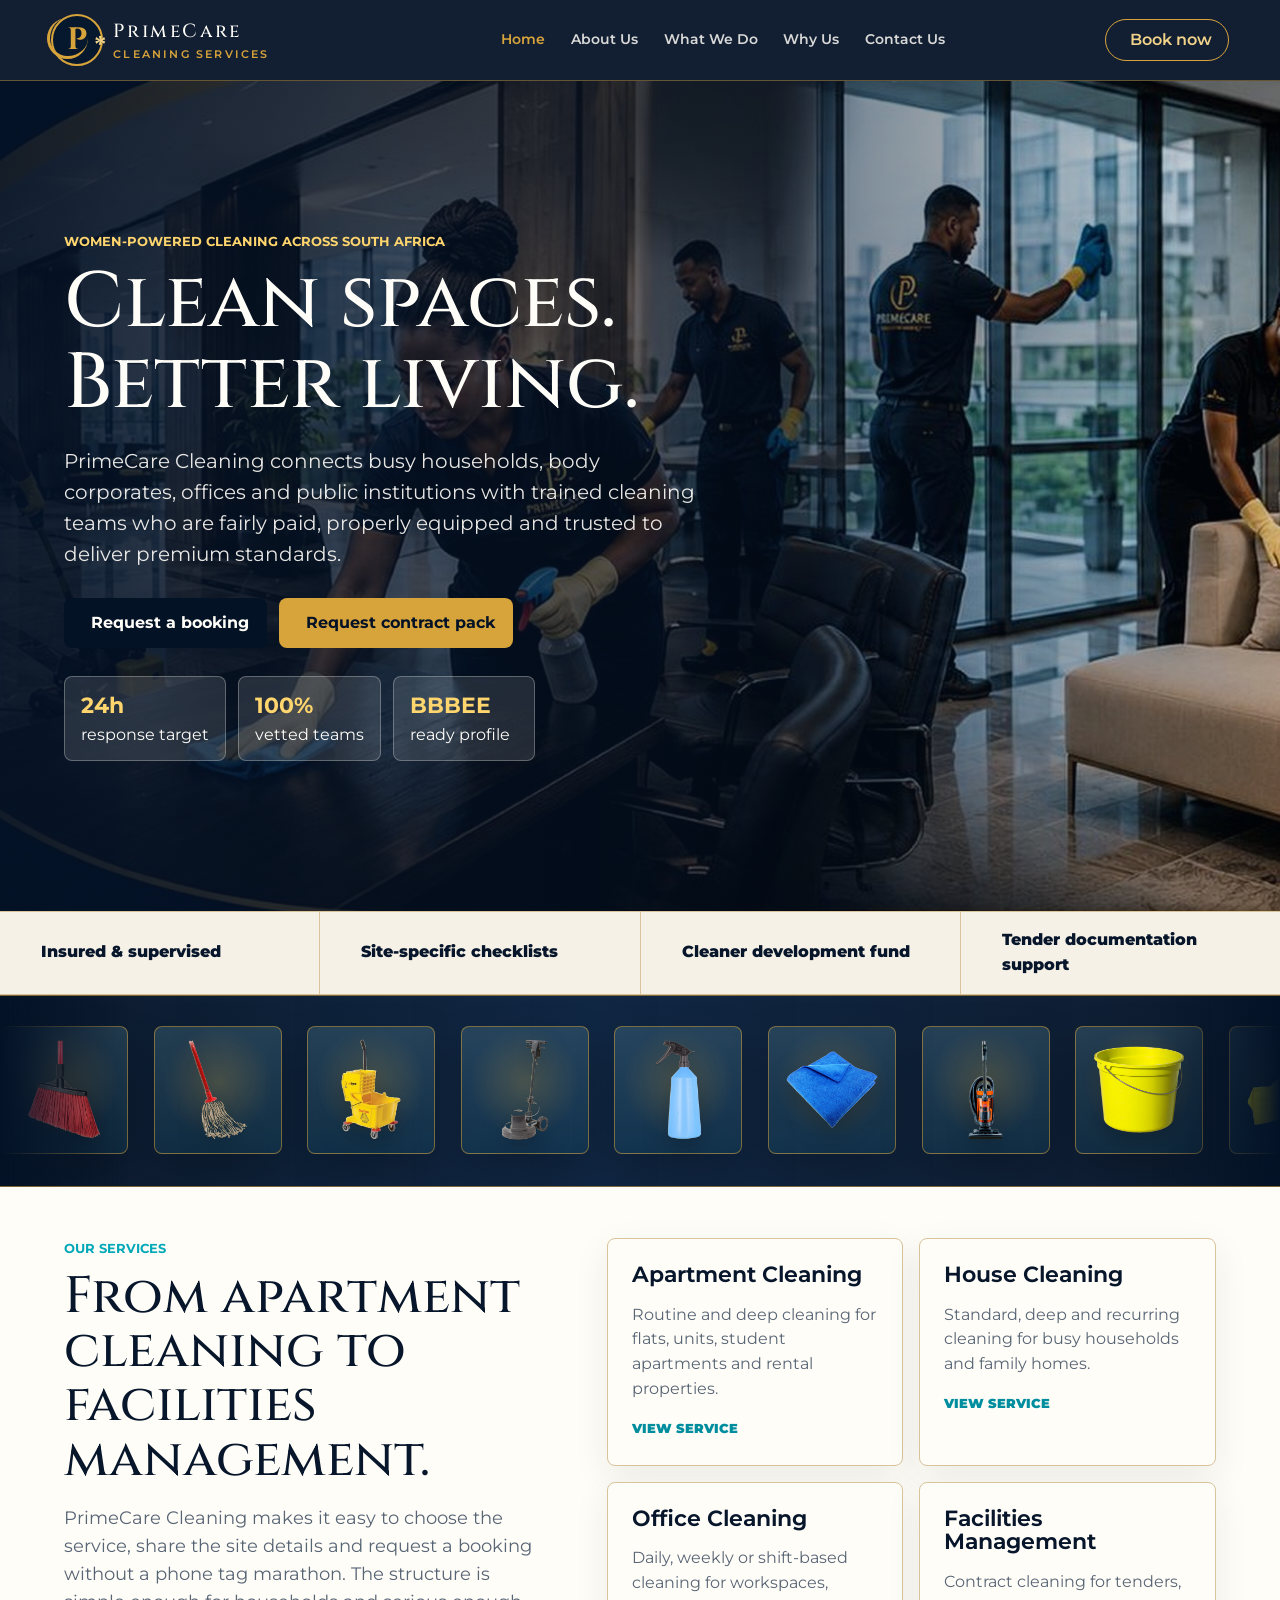
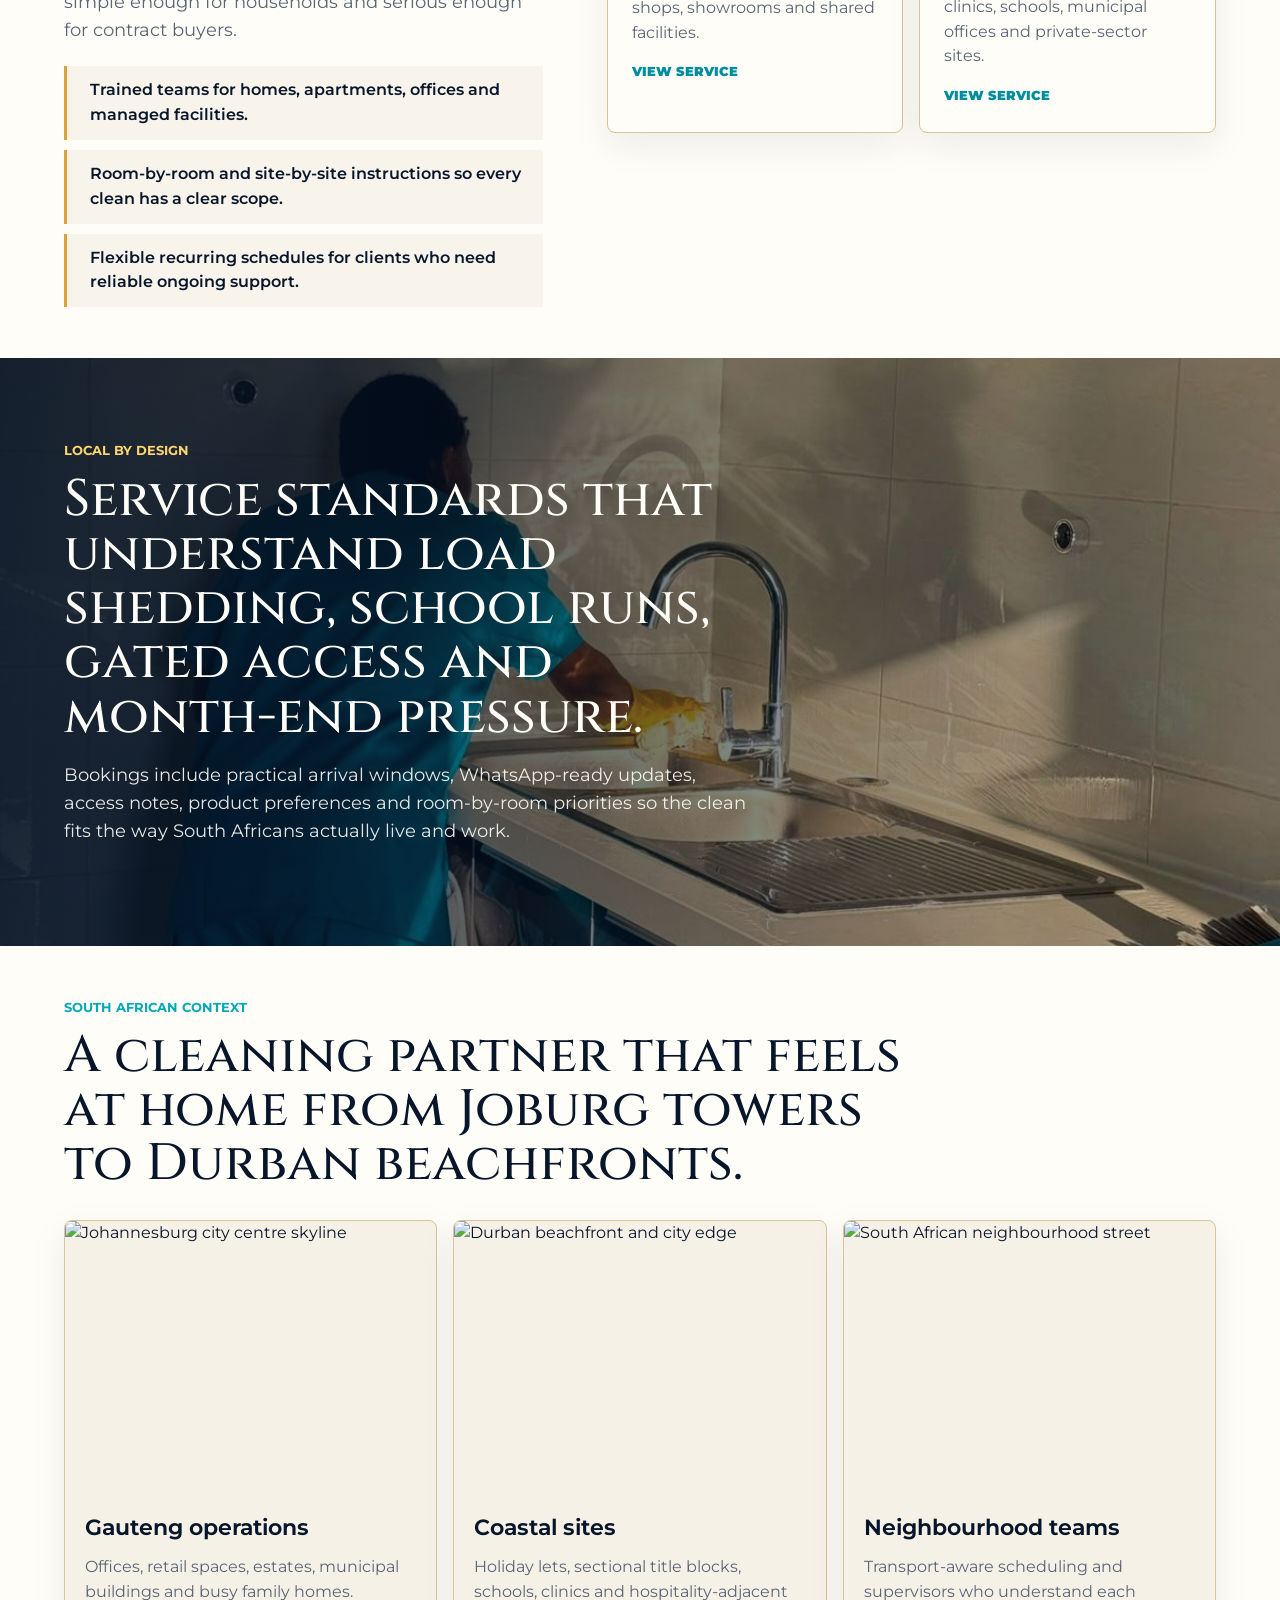
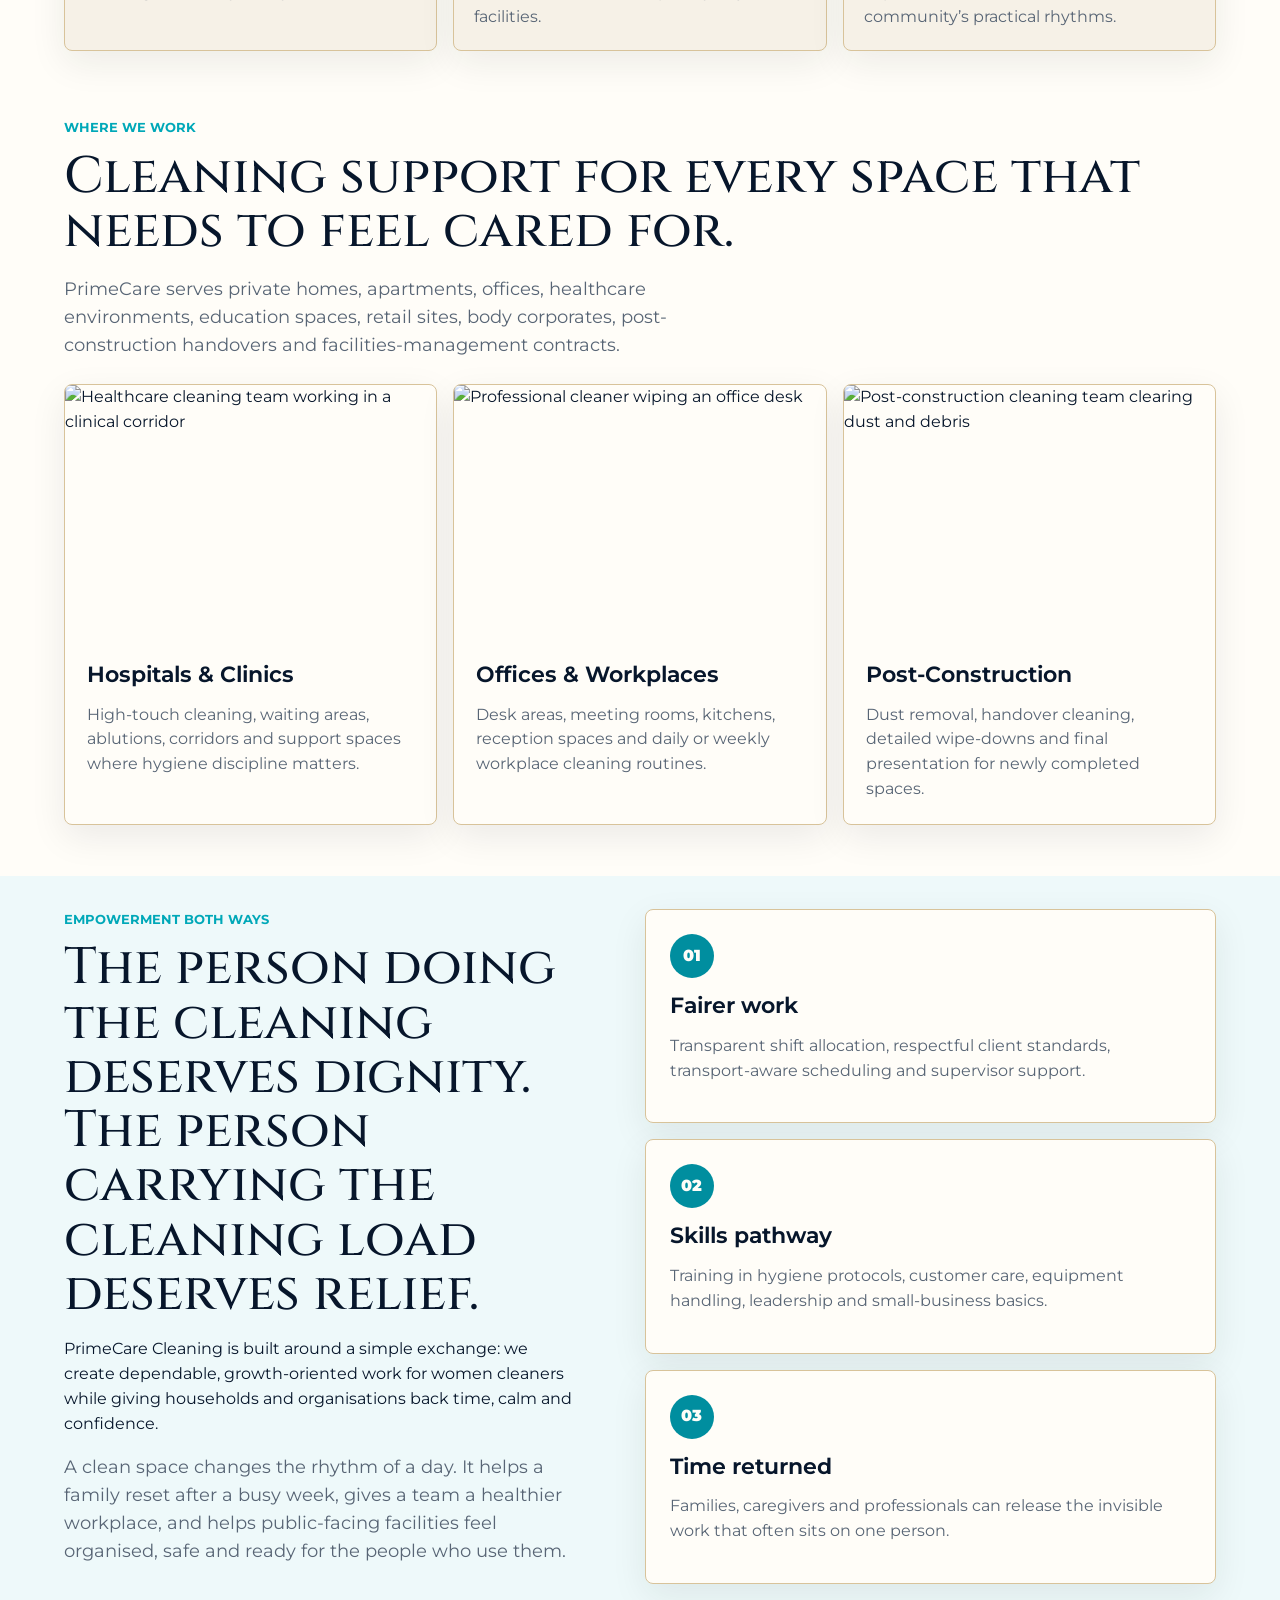
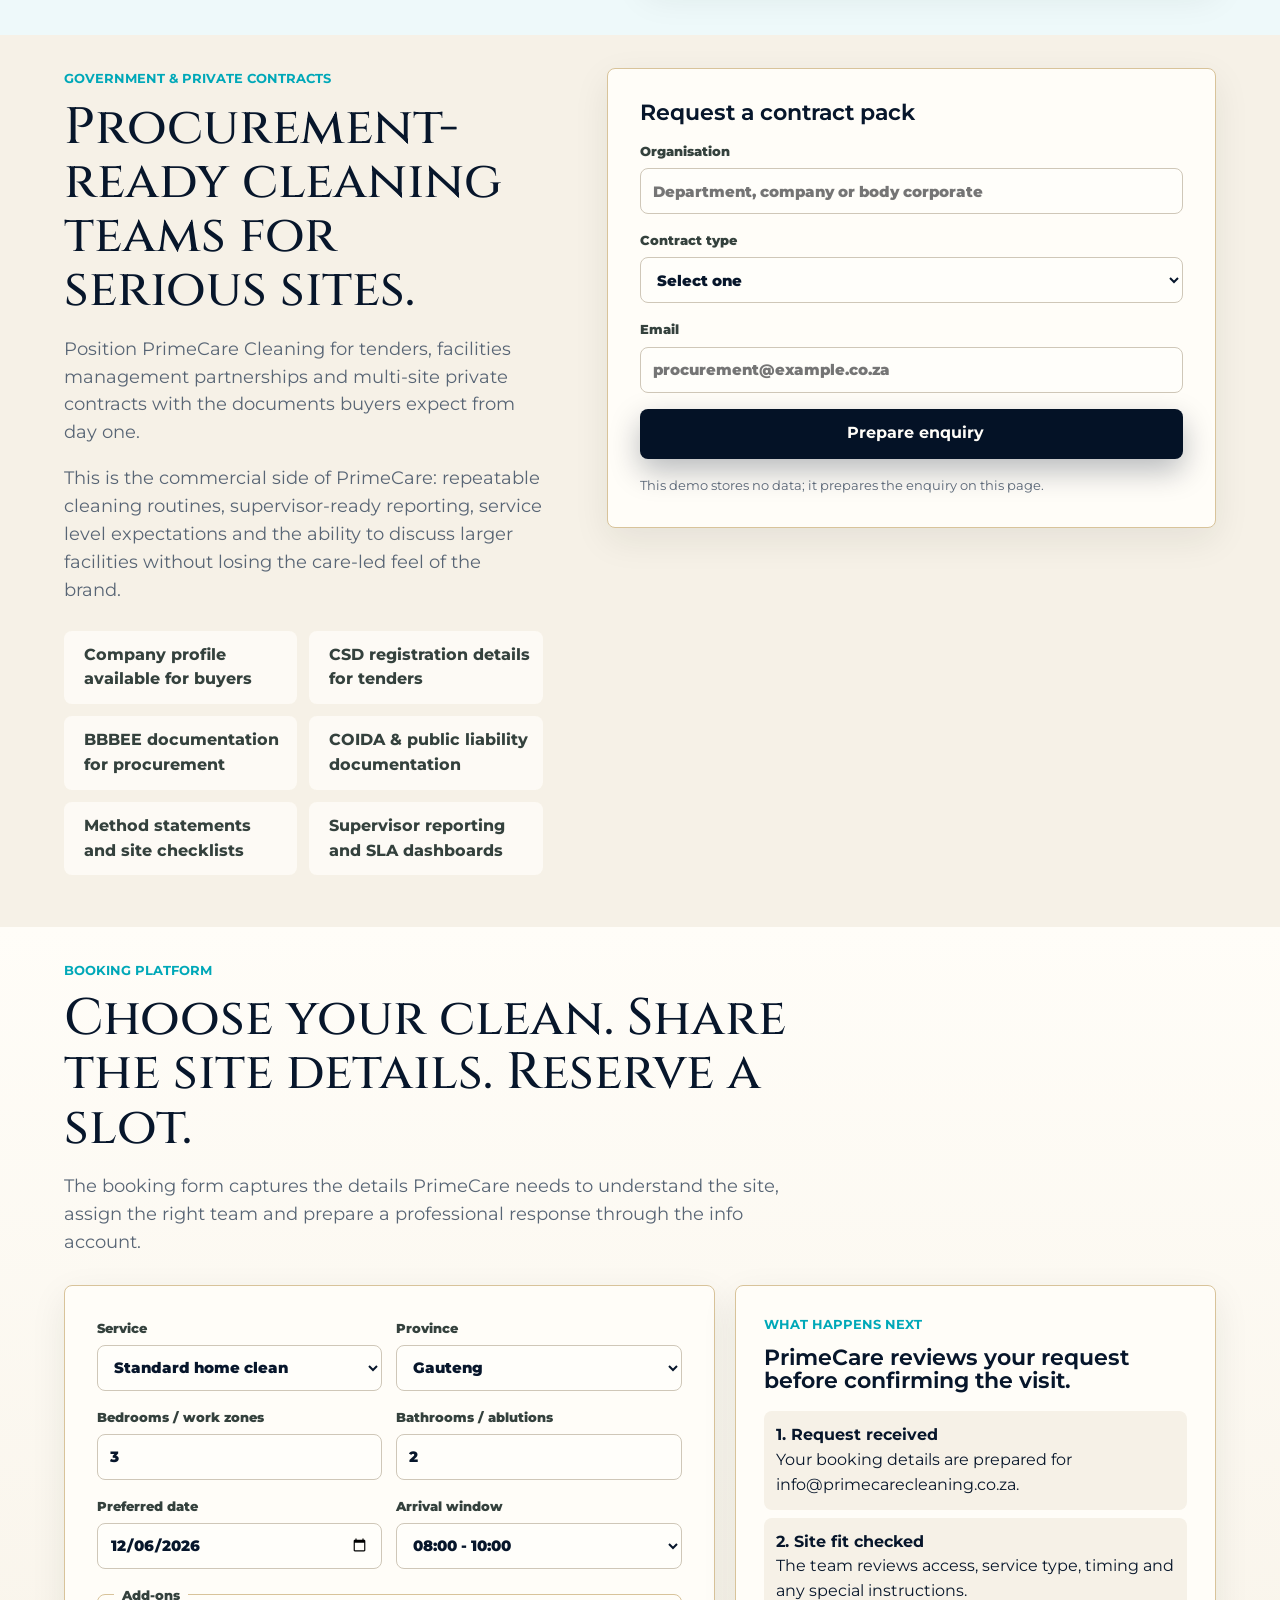
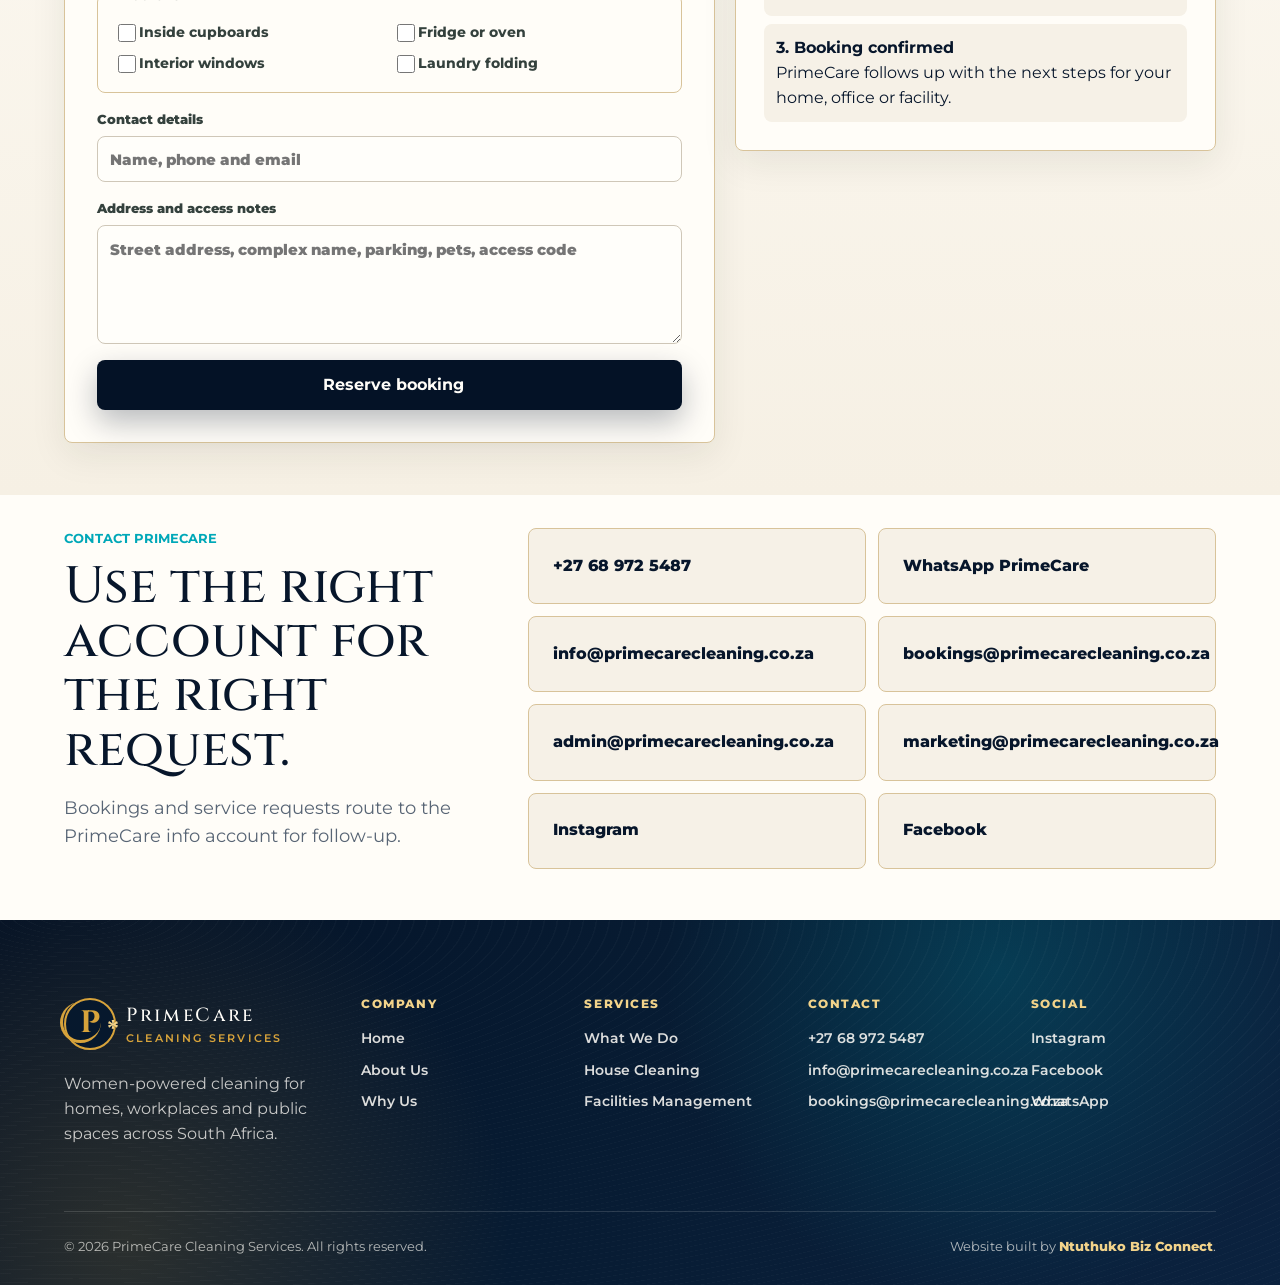
==== commit ae0f8bc1: "Add equipment rail to homepage" ====
--- a/index.html
+++ b/index.html
@@ -65,6 +65,35 @@
         <span><i data-lucide="file-check-2"></i> Tender documentation support</span>
       </section>
 
+      <section class="equipment-rail" aria-label="PrimeCare cleaning equipment">
+        <div class="equipment-track">
+          <div class="equipment-set">
+            <span class="tool-chip photo-tool" aria-label="Broom"><img src="assets/equipment-broom-graphic.png" alt="" /></span>
+            <span class="tool-chip photo-tool" aria-label="Mop"><img src="assets/equipment-mop-graphic.png" alt="" /></span>
+            <span class="tool-chip photo-tool" aria-label="Wet mop trolley"><img src="assets/mop-trolley-graphic.png" alt="" /></span>
+            <span class="tool-chip photo-tool" aria-label="Floor polisher"><img src="assets/equipment-floor-polisher-graphic.png" alt="" /></span>
+            <span class="tool-chip photo-tool" aria-label="Spray bottles"><img src="assets/equipment-spray-bottle-graphic.png" alt="" /></span>
+            <span class="tool-chip photo-tool" aria-label="Microfibre cloths"><img src="assets/equipment-cloths-graphic.png" alt="" /></span>
+            <span class="tool-chip photo-tool" aria-label="Vacuum cleaner"><img src="assets/equipment-vacuum-graphic.png" alt="" /></span>
+            <span class="tool-chip photo-tool" aria-label="Cleaning bucket"><img src="assets/equipment-bucket-graphic.png" alt="" /></span>
+            <span class="tool-chip photo-tool" aria-label="Safety gloves"><img src="assets/equipment-gloves-graphic.png" alt="" /></span>
+            <span class="tool-chip photo-tool" aria-label="Caution sign"><img src="assets/equipment-caution-sign-graphic.png" alt="" /></span>
+          </div>
+          <div class="equipment-set" aria-hidden="true">
+            <span class="tool-chip photo-tool"><img src="assets/equipment-broom-graphic.png" alt="" /></span>
+            <span class="tool-chip photo-tool"><img src="assets/equipment-mop-graphic.png" alt="" /></span>
+            <span class="tool-chip photo-tool"><img src="assets/mop-trolley-graphic.png" alt="" /></span>
+            <span class="tool-chip photo-tool"><img src="assets/equipment-floor-polisher-graphic.png" alt="" /></span>
+            <span class="tool-chip photo-tool"><img src="assets/equipment-spray-bottle-graphic.png" alt="" /></span>
+            <span class="tool-chip photo-tool"><img src="assets/equipment-cloths-graphic.png" alt="" /></span>
+            <span class="tool-chip photo-tool"><img src="assets/equipment-vacuum-graphic.png" alt="" /></span>
+            <span class="tool-chip photo-tool"><img src="assets/equipment-bucket-graphic.png" alt="" /></span>
+            <span class="tool-chip photo-tool"><img src="assets/equipment-gloves-graphic.png" alt="" /></span>
+            <span class="tool-chip photo-tool"><img src="assets/equipment-caution-sign-graphic.png" alt="" /></span>
+          </div>
+        </div>
+      </section>
+
       <section class="section split" id="services">
         <div>
           <p class="eyebrow">Our services</p>
--- a/styles.css
+++ b/styles.css
@@ -492,9 +492,11 @@
 
 .equipment-track {
   display: flex;
+  gap: clamp(14px, 2vw, 26px);
   width: max-content;
-  padding-left: 100vw;
-  animation: equipmentScroll 28s linear infinite;
+  padding-left: 0;
+  will-change: transform;
+  animation: equipmentScroll 22s linear infinite;
 }
 
 .equipment-rail:hover .equipment-track {
@@ -505,7 +507,7 @@
   display: flex;
   align-items: center;
   gap: clamp(14px, 2vw, 26px);
-  padding-right: clamp(14px, 2vw, 26px);
+  min-width: max-content;
 }
 
 .tool-chip {
@@ -582,7 +584,7 @@
   }
 
   to {
-    transform: translateX(calc(-100% - 100vw));
+    transform: translateX(calc(-50% - clamp(7px, 1vw, 13px)));
   }
 }
 
